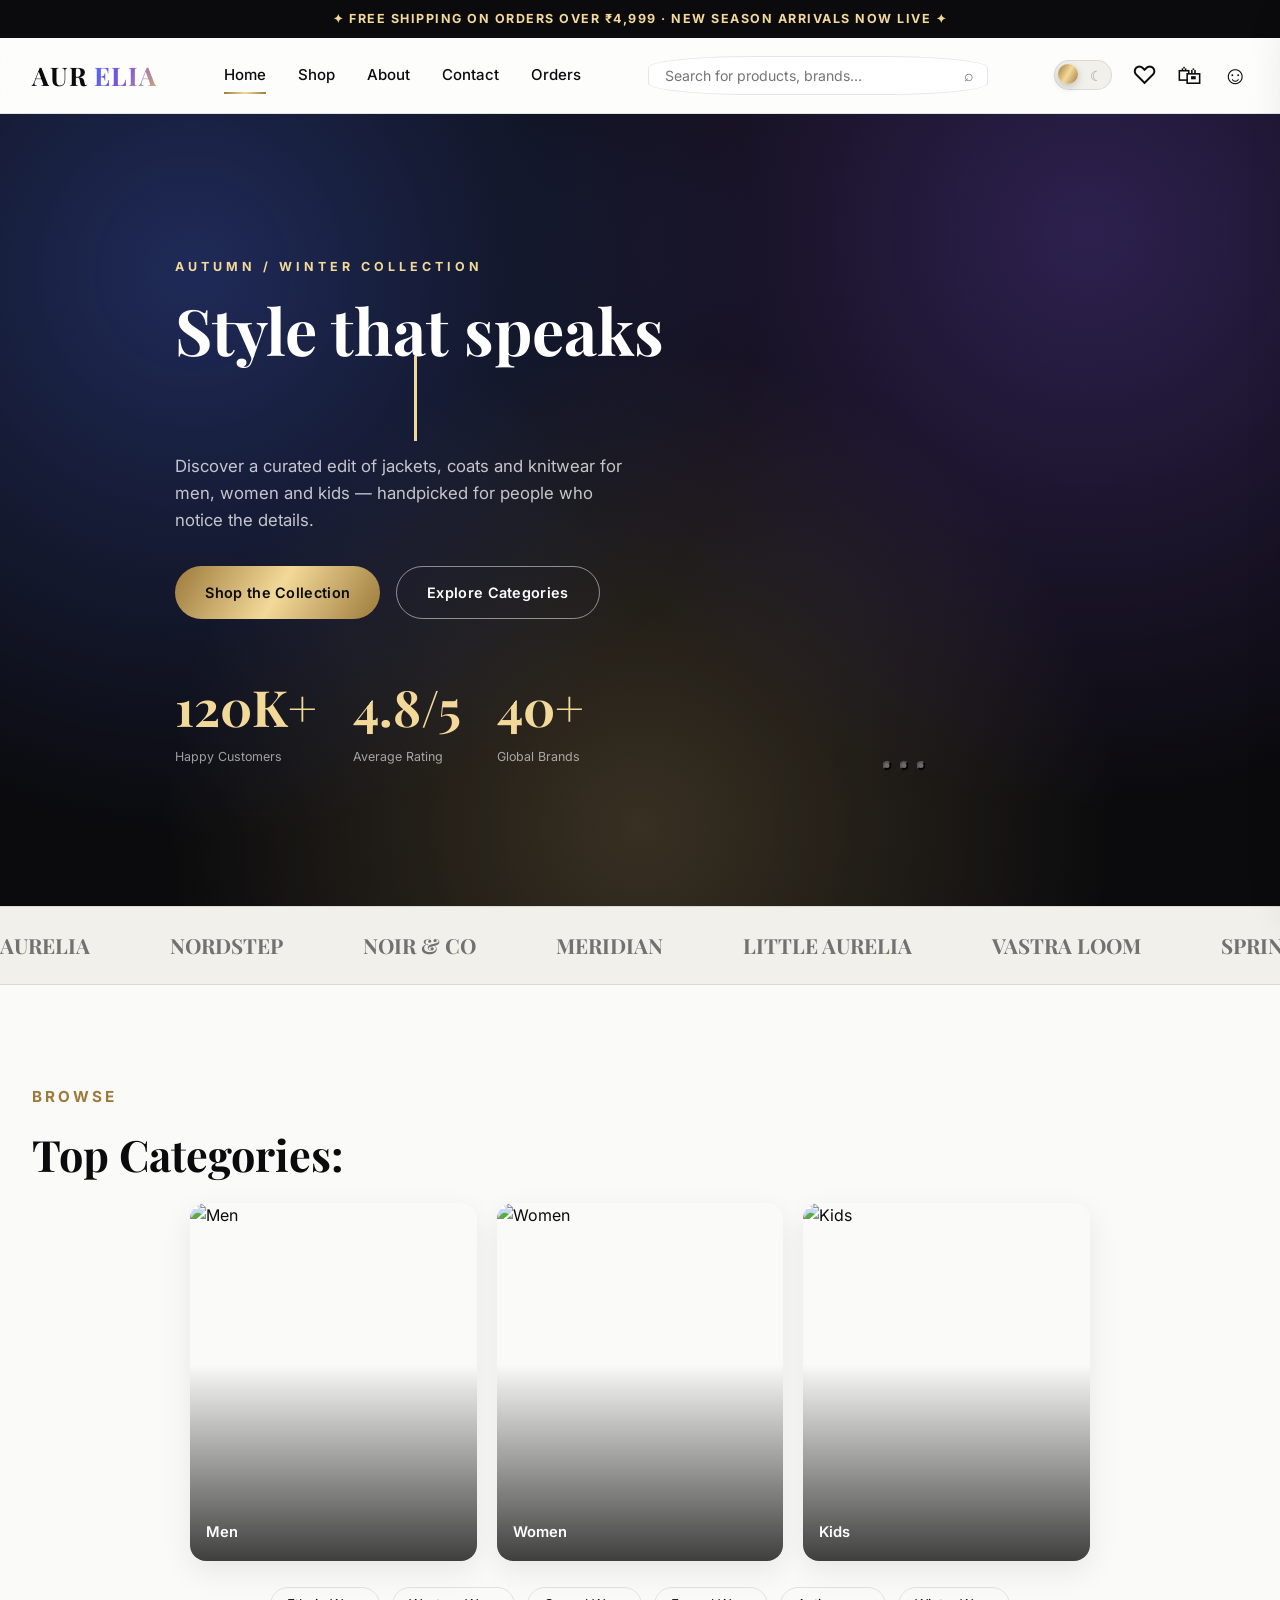
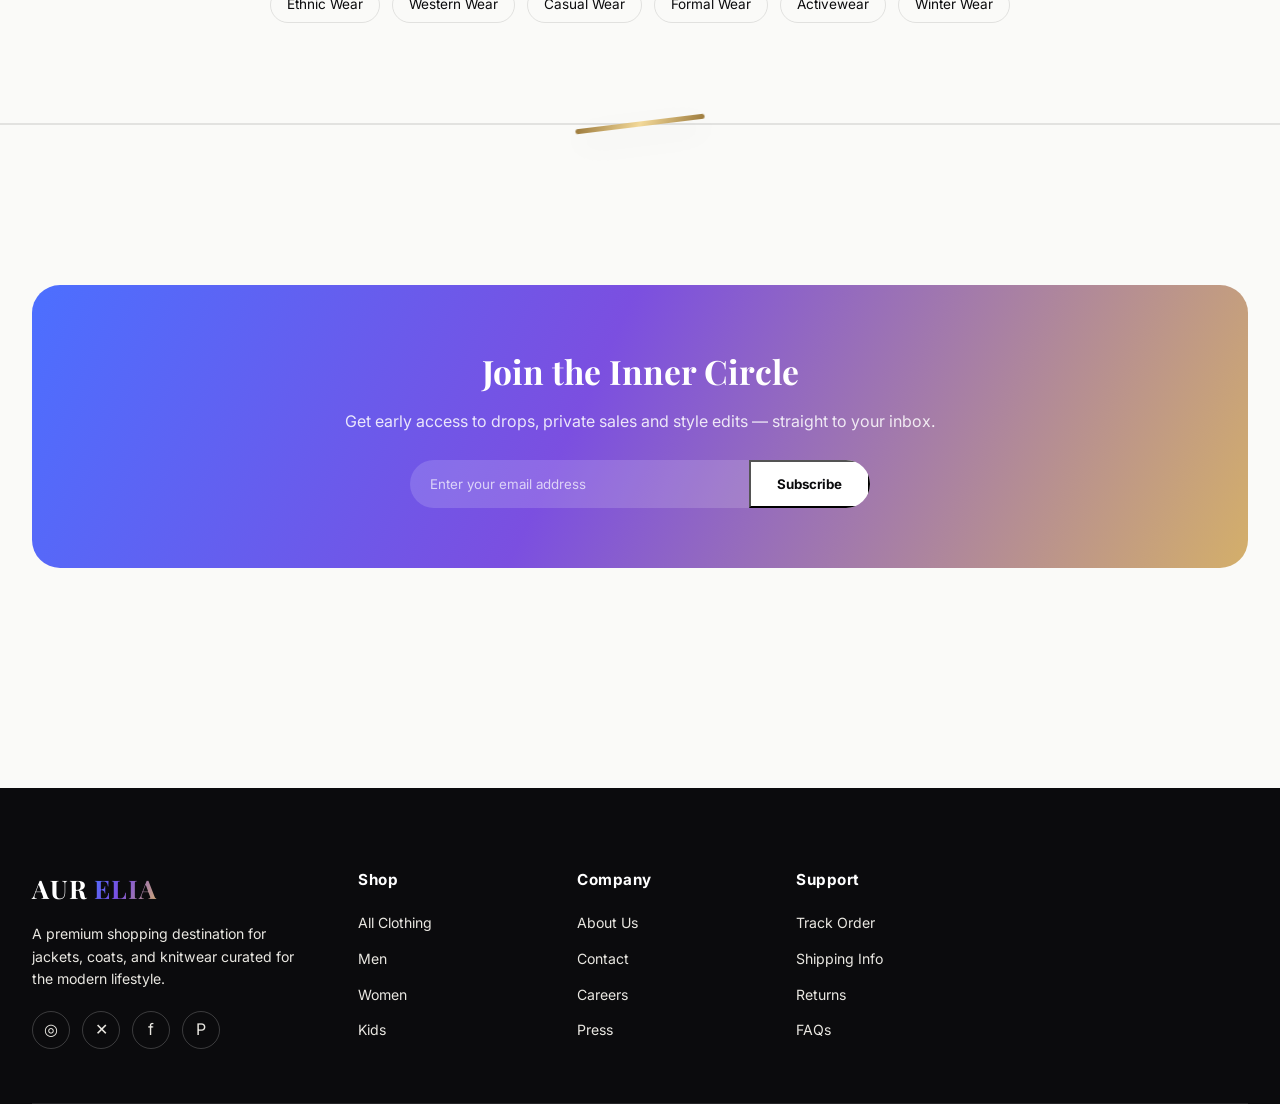
==== index.html @ 6c02bcf0 "Shopping site Shopping site" ====
<!DOCTYPE html>
<html lang="en" data-theme="light">
<head>
<meta charset="UTF-8">
<meta name="viewport" content="width=device-width, initial-scale=1.0">
<title>Aurelia — Premium Shopping, Redefined</title>
<link rel="stylesheet" href="css/index.css">
</head>
<body id="top" class="page-enter">


<input type="checkbox" id="themeSwitch" class="state-input" aria-label="Toggle dark mode">
<input type="checkbox" id="drawerToggle" class="state-input" aria-label="Toggle menu">

<!-- Thin gold bar that fills as you scroll (browsers with scroll-timeline) -->
<div id="scrollProgress"></div>

<div class="announce-bar">✦ Free shipping on orders over ₹4,999 · New Season Arrivals Now Live ✦</div>

<!-- ================================ NAVBAR ================================ -->
<header class="navbar">
  <div class="container nav-inner">
    <a href="index.html" class="logo">AUR<span>ELIA</span></a>

    <nav class="nav-links">
      <a href="index.html" class="active">Home</a>
      <a href="products.html">Shop</a>
      <a href="about.html">About</a>
      <a href="contact.html">Contact</a>
      <a href="orders.html">Orders</a>
    </nav>

    <form class="nav-search" action="products.html" method="get">
      <input type="text" name="q" placeholder="Search for products, brands...">
      <span class="icon">⌕</span>
    </form>

    <div class="nav-icons">
      <!-- A <label> is what makes a checkbox clickable, so this is a real
           working dark-mode switch with zero JavaScript -->
      <label for="themeSwitch" class="theme-toggle" title="Toggle dark mode" aria-label="Toggle dark mode">
        <span class="theme-icon sun" aria-hidden="true">☀</span>
        <span class="theme-icon moon" aria-hidden="true">☾</span>
        <span class="knob"></span>
      </label>
      <a href="wishlist.html" class="nav-icon" title="Wishlist">♡</a>
      <a href="cart.html" class="nav-icon" title="Cart">🛍</a>
      <a href="login.html" class="nav-icon" title="Account">☺</a>
      <label for="drawerToggle" class="hamburger" title="Menu">☰</label>
    </div>
  </div>
</header>

<!-- Mobile slide-in menu. Tapping the dim overlay closes it because the
     overlay is also a <label> pointing at the same checkbox. -->
<label for="drawerToggle" class="drawer-overlay"></label>
<div class="nav-drawer">
  <label for="drawerToggle" class="nav-drawer-close">✕</label>
  <a href="index.html">Home</a>
  <a href="products.html">Shop</a>
  <a href="about.html">About</a>
  <a href="contact.html">Contact</a>
  <a href="orders.html">Orders</a>
  <a href="wishlist.html">Wishlist</a>
  <a href="cart.html">Cart</a>
  <a href="login.html">Login</a>
</div>

<!-- ================================= HERO =================================
     The headline word and the three photos both cycle on CSS keyframes.
     ====================================================================== -->
<section class="hero">
  <div class="hero-bg"></div>
  <div class="container hero-inner">
    <div>
      <span class="hero-eyebrow">Autumn / Winter Collection</span>
      <h1>Style that speaks <br>
        <span class="type-wrap">
          <!-- invisible copy of the longest word: it gives the box its width
               so the blinking cursor never jumps around -->
          <span class="type-sizer" aria-hidden="true">for you.</span>
          <span class="type-word">softly.</span>
          <span class="type-word">boldly.</span>
          <span class="type-word">for you.</span>
        </span><span class="type-cursor">&nbsp;</span>
      </h1>
      <p>Discover a curated edit of jackets, coats and knitwear for men, women and kids — handpicked for people who notice the details.</p>

      <div class="hero-actions">
        <a href="products.html" class="btn btn-gold">Shop the Collection</a>
        <a href="#categories" class="btn btn-outline">Explore Categories</a>
      </div>

      <div class="hero-stats">
        <div><span class="num">120K+</span><span class="label">Happy Customers</span></div>
        <div><span class="num">4.8/5</span><span class="label">Average Rating</span></div>
        <div><span class="num">40+</span><span class="label">Global Brands</span></div>
      </div>
    </div>

    <!-- Auto-playing slider: each slide fades in for 5s of a 15s loop -->
    <div class="hero-visual">
      <div class="hero-slide"><img src="https://images.unsplash.com/photo-1441986300917-64674bd600d8?w=800" alt="Fashion Editorial"><div class="cap">New Arrivals — Apparel Edit</div></div>
      <div class="hero-slide"><img src="https://images.unsplash.com/photo-1551028719-00167b16eac5?w=800" alt="Leather Jacket"><div class="cap">The Obsidian Leather Jacket</div></div>
      <div class="hero-slide"><img src="https://images.unsplash.com/photo-1544923246-77307dd654cb?w=800" alt="Puffer Coat"><div class="cap">Cold-Weather Coats, Covered</div></div>
      <div class="hero-dots">
        <button type="button" aria-hidden="true"></button>
        <button type="button" aria-hidden="true"></button>
        <button type="button" aria-hidden="true"></button>
      </div>
    </div>
  </div>
</section>

<!-- ============================ BRAND MARQUEE =============================
     The list is written twice so the CSS scroll never shows a gap.
     ====================================================================== -->
<div class="marquee-wrap">
  <div class="marquee-track">
    <span>AURELIA</span><span>NORDSTEP</span><span>NOIR &amp; CO</span><span>MERIDIAN</span><span>LITTLE AURELIA</span><span>VASTRA LOOM</span><span>SPRINTFIT</span><span>URBAN THREAD</span>
    <span>AURELIA</span><span>NORDSTEP</span><span>NOIR &amp; CO</span><span>MERIDIAN</span><span>LITTLE AURELIA</span><span>VASTRA LOOM</span><span>SPRINTFIT</span><span>URBAN THREAD</span>
  </div>
</div>

<!-- ============================== CATEGORIES ============================== -->
<section class="section" id="categories">
  <div class="container">
    <div class="section-head reveal">
      <div>
        <span class="eyebrow">Browse</span>
        <h2 class="section-title">Top Categories:</h2>
      </div>
    </div>

    <div class="cat-grid">
      <a class="cat-card reveal" href="products.html?section=Men"><img src="https://encrypted-tbn0.gstatic.com/images?q=tbn:ANd9GcQ0OU_ocmwvmkzD49H4jlevxOxCY48h17eQJKt071-jxA&s=10" alt="Men"><div class="overlay">Men</div></a>
      <a class="cat-card reveal" href="products.html?section=Women"><img src="https://cdn.pixabay.com/photo/2018/07/28/09/23/woman-3567600_640.jpg" alt="Women"><div class="overlay">Women</div></a>
      <a class="cat-card reveal" href="products.html?section=Kids"><img src="https://images.unsplash.com/photo-1522771930-78848d9293e8?w=500" alt="Kids"><div class="overlay">Kids</div></a>
    </div>

    <div class="tag-row">
      <a href="products.html?type=Ethnic%20Wear" class="tag-pill">Ethnic Wear</a>
      <a href="products.html?type=Western%20Wear" class="tag-pill">Western Wear</a>
      <a href="products.html?type=Casual%20Wear" class="tag-pill">Casual Wear</a>
      <a href="products.html?type=Formal%20Wear" class="tag-pill">Formal Wear</a>
      <a href="products.html?type=Activewear" class="tag-pill">Activewear</a>
      <a href="products.html?type=Winter%20Wear" class="tag-pill">Winter Wear</a>
    </div>
  </div>
</section>

<div class="ribbon-divider"></div>

<!-- ============================== NEWSLETTER ============================== -->
<section class="section">
  <div class="container">
    <div class="newsletter-block reveal-zoom">
      <h2>Join the Inner Circle</h2>
      <p>Get early access to drops, private sales and style edits — straight to your inbox.</p>
      <form action="#" method="get">
        <input type="email" name="email" placeholder="Enter your email address" required>
        <button type="submit">Subscribe</button>
      </form>
    </div>
  </div>
</section>

<!-- ================================ FOOTER ================================ -->
<footer>
  <div class="container">
    <div class="footer-grid">
      <div class="footer-brand">
        <a href="index.html" class="logo">AUR<span>ELIA</span></a>
        <p>A premium shopping destination for jackets, coats, and knitwear curated for the modern lifestyle.</p>
        <div class="social-row">
          <a href="#" title="Instagram">◎</a>
          <a href="#" title="Twitter/X">✕</a>
          <a href="#" title="Facebook">f</a>
          <a href="#" title="Pinterest">P</a>
        </div>
      </div>

      <div><h4>Shop</h4><ul><li><a href="products.html">All Clothing</a></li><li><a href="products.html?section=Men">Men</a></li><li><a href="products.html?section=Women">Women</a></li><li><a href="products.html?section=Kids">Kids</a></li></ul></div>
      <div><h4>Company</h4><ul><li><a href="about.html">About Us</a></li><li><a href="contact.html">Contact</a></li><li><a href="#">Careers</a></li><li><a href="#">Press</a></li></ul></div>
      <div><h4>Support</h4><ul><li><a href="orders.html">Track Order</a></li><li><a href="#">Shipping Info</a></li><li><a href="#">Returns</a></li><li><a href="#">FAQs</a></li></ul></div>

     
    </div>
  </div>
</footer>

</body>
</html>
---- css/index.css ----
/* ==========================================================================
   1. FONTS
   ========================================================================== */

@import url('https://fonts.googleapis.com/css2?family=Playfair+Display:ital,wght@0,500;0,600;0,700;0,800;1,600&family=Inter:wght@300;400;500;600;700;800&display=swap');


/* ==========================================================================
   2. DESIGN TOKENS
   Every colour, font and size used on the site is defined once here.
   Change a value in this block and it updates everywhere.
   ========================================================================== */

:root {

  /* ---- Colours ---- */
  --black:       #0b0b0d;
  --black-soft:  #131316;
  --white:       #fafaf8;
  --white-dim:   #e9e7e1;

  --gold:        #d4af6a;
  --gold-bright: #f3d999;
  --gold-deep:   #9c7a3c;

  --blue:        #4c6fff;
  --purple:      #7b4fe0;

  /* ---- Gradients ---- */
  --grad-signature: linear-gradient(115deg, var(--blue) 0%, var(--purple) 45%, var(--gold) 100%);
  --grad-gold:      linear-gradient(120deg, var(--gold-deep), var(--gold-bright), var(--gold-deep));

  /* ---- Surfaces (light mode is the default) ---- */
  --bg:            var(--white);
  --bg-alt:        #f2f0ea;
  --surface:       #ffffff;
  --surface-glass: rgba(255, 255, 255, 0.55);
  --text:          var(--black);
  --border:        rgba(11, 11, 13, 0.1);

  /* ---- Type ---- */
  --font-display: 'Playfair Display', serif;
  --font-body:    'Inter', sans-serif;

  /* ---- Layout ---- */
  --radius-s:  8px;
  --radius-m:  16px;
  --radius-l:  28px;
  --nav-h:     76px;
  --container: 1280px;

  /* ---- Shadows ---- */
  --shadow-soft: 0 10px 30px rgba(11, 11, 13, 0.08);
  --shadow-hard: 0 20px 50px rgba(11, 11, 13, 0.16);
}


/* ==========================================================================
   3. DARK THEME TOKENS
   Only the values that actually change are re-declared here.
   ========================================================================== */

[data-theme="dark"] {
  --bg:            var(--black);
  --bg-alt:        var(--black-soft);
  --surface:       #17171b;
  --surface-glass: rgba(255, 255, 255, 0.06);
  --text:          var(--white);
  --text-dim:      #a9a6a0;
  --border:        rgba(255, 255, 255, 0.12);

  --shadow-soft: 0 10px 30px rgba(0, 0, 0, 0.4);
  --shadow-hard: 0 20px 60px rgba(0, 0, 0, 0.6);
}


/* ==========================================================================
   4. RESET & BASE ELEMENTS
   ========================================================================== */

*,
*::before,
*::after {
  box-sizing: border-box;
  margin: 0;
  padding: 0;
}

body {
  font-family: var(--font-body);
  background: var(--bg);
  color: var(--text);
  line-height: 1.6;
  overflow-x: hidden;
  transition: background .4s ease, color .4s ease;
}

img {
  max-width: 100%;
  display: block;
}

a {
  text-decoration: none;
  color: inherit;
}

ul {
  list-style: none;
}

button {
  font-family: inherit;
  cursor: pointer;

  color: inherit;
}

input,
select,
textarea {
  font-family: inherit;
}

::selection {
  background: var(--gold);
  color: var(--black);
}


/* ---- Scrollbar ---- */

::-webkit-scrollbar {
  width: 5px;
}

::-webkit-scrollbar-track {
  background: var(--bg-alt);
}

::-webkit-scrollbar-thumb {
  background: var(--grad-gold);
  border-radius: 10px;
}


/* ==========================================================================
   5. LAYOUT HELPERS
   ========================================================================== */

.container {
  max-width: var(--container);
  margin: 0 auto;
  padding: 0 32px;
}

/* ==========================================================================
   7. PRELOADER
   Full-screen cover shown while the page loads.
   ========================================================================== */

/* loading.html only. Paints the page canvas black from the very first frame,
   so nothing white can show through before/around the loader. */
body.is-loading {
  background: var(--black);
  color: var(--white);
}

#preloader {
  position: fixed;
  inset: 0;
  z-index: 9999;
  background: var(--black);

  display: flex;
  flex-direction: column;
  align-items: center;
  justify-content: center;
  gap: 14px;
}

.pre-mark {
  font-family: var(--font-display);
  font-size: 2.4rem;
  color: var(--gold-bright);
  letter-spacing: 6px;
}

.pre-line {
  width: 120px;
  height: 2px;
  background: rgba(255, 255, 255, 0.15);
  border-radius: 2px;
  position: relative;
  overflow: hidden;
}

/* The gold bar that sweeps across .pre-line */
.pre-line::after {
  content: '';
  position: absolute;
  inset: 0;
  width: 40%;
  background: var(--grad-gold);
  animation: loadbar 2s ease-in-out infinite;
}

@keyframes loadbar {
  0%   { left: -40%; }
  100% { left: 100%; }
}

/* ==========================================================================
   8. ANNOUNCEMENT BAR
   ========================================================================== */

.announce-bar {
  background: var(--black);
  color: var(--gold-bright);
  text-align: center;
  font-size: .78rem;
  font-weight: bolder;
  letter-spacing: 1.5px;
  text-transform: uppercase;
  padding: 9px 0;
}


/* ==========================================================================
   9. NAVBAR
   ========================================================================== */

.navbar {
  position: sticky;
  top: 0;
  z-index: 1000;
  height: var(--nav-h);

  display: flex;
  align-items: center;

  background: var(--surface-glass);
  backdrop-filter: blur(16px) saturate(160%);
  -webkit-backdrop-filter: blur(16px) saturate(160%);
  border-bottom: 1px solid var(--border);

  transition: box-shadow .3s ease;
}

.nav-inner {
  width: 100%;
  display: flex;
  align-items: center;
  justify-content: space-between;
  gap: 24px;
}


/* ---- Logo ---- */

.logo {
  font-family: var(--font-display);
  font-weight: 700;
  font-size: 1.6rem;
  letter-spacing: 1px;

  display: flex;
  align-items: center;
  gap: 6px;
}

/* Gradient text effect on the highlighted part of the logo */
.logo span {
  background: var(--grad-signature);
  -webkit-background-clip: text;
  background-clip: text;
  color: transparent;
}


/* ---- Nav links ---- */

.nav-links {
  display: flex;
  gap: 32px;
  font-weight: 500;
  font-size: .94rem;
}

.nav-links a {
  position: relative;
  padding: 6px 0;
}

/* Gold underline that grows on hover */
.nav-links a::after {
  content: '';
  position: absolute;
  left: 0;
  bottom: 0;
  height: 2px;
  background: var(--grad-gold);
  transition: width .3s ease;
}

.nav-links a:hover::after,
.nav-links a.active::after {
  width: 100%;
}


/* ---- Search box ---- */

.nav-search {
  flex: 1;
  max-width: 340px;
  position: relative;
  display: flex;
  align-items: center;
}

.nav-search input {
  width: 100%;
  padding: 10px 40px 10px 16px;
  border: 1px solid var(--border);
  border-radius: 30%;
  background: var(--surface);
  color: var(--text);
  font-size: .88rem;
  transition: border-color .25s;
}

.nav-search input:focus {
  outline: none;
  border-color: var(--gold);
}

.nav-search .icon {
  position: absolute;
  right: 14px;
  font-size: 1rem;
  opacity: .6;
  pointer-events: none;
}


/* ---- Nav icons & theme toggle ---- */

.nav-icons {
  display: flex;
  align-items: center;
  gap: 20px;
  font-size: 25px;
}

.nav-icon {
  position: relative;
}

.theme-toggle {
  width: 58px;
  height: 30px;
  padding: 2px;
  border: 1px solid var(--border);
  border-radius: 999px;
  background: var(--bg-alt);
  position: relative;
  display: inline-flex;
  align-items: center;
  justify-content: space-between;
  padding-inline: 8px;
}

.theme-toggle .theme-icon {
  font-size: .85rem;
  line-height: 1;
  transition: opacity .25s ease, transform .25s ease;
}

.theme-toggle .sun {
  color: var(--gold-deep);
  opacity: 1;
  transform: translateY(0);
}

.theme-toggle .moon {
  color: var(--text);
  opacity: .35;
  transform: translateY(1px);
}

.theme-toggle .knob {
  position: absolute;
  left: 3px;
  top: 3px;
  width: 20px;
  height: 20px;
  border-radius: 50%;
  background: var(--grad-gold);
  box-shadow: 0 3px 8px rgba(0, 0, 0, .2);
  transition: transform .3s ease;
}

[data-theme="dark"] .theme-toggle .knob {
  transform: translateX(28px);
}

[data-theme="dark"] .theme-toggle .sun {
  opacity: .35;
}

[data-theme="dark"] .theme-toggle .moon {
  opacity: 1;
}

/* Hidden on desktop, shown at the mobile breakpoint */
.hamburger {
  display: none;
  font-size: 1.4rem;
}


/* ==========================================================================
   10. BUTTONS
   ========================================================================== */

.btn {
  display: inline-flex;
  align-items: center;
  justify-content: center;
  gap: 8px;

  padding: 14px 30px;
  border-radius: 999px;

  font-weight: 600;
  font-size: .9rem;
  letter-spacing: .3px;

  position: relative;
  overflow: hidden;
  transition: transform .25s ease, box-shadow .25s ease;
}

.btn:active {
  transform: scale(.96);
}

.btn-gold {
  background: var(--grad-gold);
  color: var(--black);
}

.btn-gold:hover {
  box-shadow: 0 12px 26px rgba(212, 175, 106, .4);
  transform: translateY(-2px);
}

.btn-outline {
  border: 1.5px solid var(--text);
}

.btn-outline:hover {
  background: var(--text);
  color: var(--bg);
}

@keyframes rippleAnim {
  to {
    transform: scale(3);
    opacity: 0;
  }
}


/* ==========================================================================
   11. SECTION BASICS & DIVIDERS
   ========================================================================== */

.section {
  padding: 100px 0;
}

.eyebrow {
  display: block;
  margin-bottom: 10px;
  font-size: .95rem;
  font-weight: 700;
  letter-spacing: 3px;
  text-transform: uppercase;
  color: var(--gold-deep);
}

[data-theme="dark"] .eyebrow {
  color: var(--gold-bright);
}

.section-title {
  font-family: var(--font-display);
  font-size: clamp(1.8rem, 3.4vw, 2.7rem);
  font-weight: 700;
  margin-bottom: 14px;
}

.section-head {
  display: flex;
  align-items: flex-end;
  justify-content: space-between;
  flex-wrap: wrap;
  gap: 20px;
}


/* ---- Gold ribbon divider (signature element) ----
   A hairline rule with a tilted gold bar and a small star centred on it. */

.ribbon-divider {
  position: relative;
  height: 2px;
  width: 100%;
  max-width: var(--container);
  margin: 0 auto 60px;
  background: var(--border);
  overflow: visible;
}

/* The tilted gold bar */
.ribbon-divider::before {
  content: '';
  position: absolute;
  top: 50%;
  left: 50%;
  transform: translate(-50%, -50%) rotate(-7deg);

  width: 130px;
  height: 5px;
  border-radius: 4px;
  background: var(--grad-gold);
  box-shadow: var(--shadow-soft);
}


/* ==========================================================================
   12. REVEAL ANIMATIONS
   Elements start hidden and get the .in class when scrolled into view.
   ========================================================================== */

.reveal {
  opacity: 0;
  transform: translateY(40px);
  transition: opacity .7s ease, transform .7s ease;
}

.reveal.in {
  opacity: 1;
  transform: translateY(0);
}

.reveal-zoom {
  opacity: 0;
  transform: scale(.9);
  transition: opacity .6s ease, transform .6s ease;
}

.reveal-zoom.in {
  opacity: 1;
  transform: scale(1);
}

@keyframes toastIn {
  from {
    opacity: 0;
    transform: translateX(40px);
  }
  to {
    opacity: 1;
    transform: translateX(0);
  }
}

@keyframes toastOut {
  to {
    opacity: 0;
    transform: translateX(40px);
  }
}


/* ==========================================================================
   14. FOOTER
   ========================================================================== */

footer {
  background: var(--black);
  color: var(--white-dim);
  padding: 80px 0 0;
  margin-top: 120px;
}

.footer-grid {
  display: grid;
  grid-template-columns: 1.6fr 1fr 1fr 1fr 1.3fr;
  gap: 40px;
  padding-bottom: 50px;
  border-bottom: 1px solid rgba(255, 255, 255, .1);
}

.footer-grid h4 {
  color: #fff;
  margin-bottom: 18px;
  font-size: .95rem;
  letter-spacing: .5px;
}

.footer-grid ul li {
  margin-bottom: 10px;
}

.footer-grid ul li a {
  color: var(--white-dim);
  font-size: .88rem;
  transition: color .2s;
}

.footer-grid ul li a:hover {
  color: var(--gold-bright);
}

.footer-brand p {
  max-width: 280px;
  margin: 14px 0 20px;
  font-size: .88rem;
  color: var(--white-dim);
}


/* ---- Social icons ---- */

.social-row {
  display: flex;
  gap: 12px;
}

.social-row a {
  width: 38px;
  height: 38px;
  border-radius: 50%;
  border: 1px solid rgba(255, 255, 255, .2);

  display: flex;
  align-items: center;
  justify-content: center;

  transition: .25s;
}

.social-row a:hover {
  background: var(--grad-gold);
  color: var(--black);
  border-color: transparent;
}




/* ==========================================================================
   15. TAG PILLS
   ========================================================================== */

.tag-pill {
  padding: 6px 16px;
  border: 1px solid var(--border);
  border-radius: 999px;
  font-size: .85rem;
  cursor: pointer;
  transition: .2s;
}

.tag-pill:hover,
.tag-pill.active {
  background: var(--black);
  color: #fff;
  border-color: var(--black);
}

[data-theme="dark"] .tag-pill:hover,
[data-theme="dark"] .tag-pill.active {
  background: var(--grad-gold);
  color: var(--black);
}


/* ==========================================================================
   16. HOMEPAGE — HERO
   ========================================================================== */

.hero {
  position: relative;
  min-height: 88vh;
  display: flex;
  align-items: center;
  overflow: hidden;
  background: var(--black);
}

/* Three soft colour blobs that drift slowly behind the hero content */
.hero-bg {
  position: absolute;
  inset: 0;
  opacity: .9;
  background:
    radial-gradient(circle at 15% 20%, rgba(76, 111, 255, .35), transparent 45%),
    radial-gradient(circle at 85% 15%, rgba(123, 79, 224, .35), transparent 45%),
    radial-gradient(circle at 50% 90%, rgba(212, 175, 106, .25), transparent 50%);
  animation: heroDrift 5s ease-in-out infinite alternate;
}

@keyframes heroDrift {
  from { transform: scale(1) translate(0, 0); }
  to   { transform: scale(1.08) translate(-2%, 2%); }
}

.hero-inner {
  position: relative;
  z-index: 2;
  color: #fff;

  display: grid;
  grid-template-columns: 1.1fr .9fr;
  gap: 40px;
  align-items: center;
}


/* ---- Hero text ---- */

.hero-eyebrow {
  color: var(--gold-bright);
  font-size: .78rem;
  font-weight: 700;
  letter-spacing: 4px;
  text-transform: uppercase;
}

.hero h1 {
  font-family: var(--font-display);
  font-size: clamp(2.4rem, 5vw, 4.2rem);
  line-height: 1.08;
  margin: 16px 0 20px;
}

.hero h1 .type-cursor {
  border-right: 3px solid var(--gold-bright);
  animation: blink 1.5s  infinite;
}

@keyframes blink {
  50% { border-color: transparent; }
}

.hero p {
  max-width: 460px;
  margin-bottom: 32px;
  font-size: 1.05rem;
  color: rgba(255, 255, 255, .75);
}

.hero-actions {
  display: flex;
  flex-wrap: wrap;
  gap: 16px;
}


/* ---- Hero stats ---- */

.hero-stats {
  display: flex;
  gap: 36px;
  margin-top: 48px;
}

.hero-stats div span {
  display: block;
}

.hero-stats .num {
  font-family: var(--font-display);
  font-size: 50px;
  font-weight: 700;
  color: var(--gold-bright);
}

.hero-stats .label {
  font-size: .78rem;
  color: rgba(255, 255, 255, .6);
}


/* ---- Hero slider ---- */

.hero-visual {
  position: relative;
  height: 460px;
}

.hero-slide {
  position: absolute;
  inset: 0;
  border-radius: var(--radius-l);
  overflow: hidden;

  opacity: 0;
  transform: scale(1.05);
  transition: opacity 0.5s ease, transform 1.2s ease;
  box-shadow: 0 30px 70px rgba(0, 0, 0, .5);
}

.hero-slide.active {
  opacity: 1;
  transform: scale(1);
}

.hero-slide img {
  width: 100%;
  height: 100%;
  object-fit: cover;
}

/* Caption bar across the bottom of each slide */
.hero-slide .cap {
  position: absolute;
  bottom: 0;
  left: 0;
  right: 0;
  padding: 22px;
  background: linear-gradient(to top, rgba(0, 0, 0, .75), transparent);
  color: #fff;
  font-weight: 600;
}

.hero-dots {
  position: absolute;
  bottom: -30px;
  left: 50%;
  transform: translateX(-50%);
  z-index: 5;

  display: flex;
  gap: 8px;
}

.hero-dots button {
  width: 9px;
  height: 9px;
  border-radius: 50%;
  background: rgba(255, 255, 255, .35);
  transition: .3s;
}

/* The active dot stretches into a small gold bar */
.hero-dots button.active {
  background: var(--gold-bright);
  width: 22px;
  border-radius: 6px;
}


/* ==========================================================================
   17. HOMEPAGE — MARQUEE / BRAND STRIP
   ========================================================================== */

.marquee-wrap {
  overflow: hidden;
  padding: 22px 0;
  background: var(--bg-alt);
  border-top: 1px solid var(--border);
  border-bottom: 1px solid var(--border);
}

.marquee-track {
  display: flex;
  align-items: center;
  gap: 80px;
  width: max-content;
  animation: scrollright 10s linear infinite;
}

.marquee-track span {
  font-family: var(--font-display);
  font-size: 1.3rem;
  font-weight: 700;
  opacity: .55;
  white-space: nowrap;
}

/* Moves half the track's width — the content is duplicated so it loops seamlessly */
@keyframes scrollright {
  from { transform: translateX(0); }
  to   { transform: translateX(-50%); }
}


/* ==========================================================================
   18. HOMEPAGE — CATEGORIES
   ========================================================================== */

.cat-grid {
  display: grid;
  grid-template-columns: repeat(6, 1fr);
  gap: 20px;
}

.cat-card {
  position: relative;
  aspect-ratio: 4 / 5;
  border-radius: var(--radius-m);
  overflow: hidden;
  box-shadow: var(--shadow-soft);
  transition: transform .35s ease;
}

.cat-card:hover {
  transform: translateY(-6px);
}

.cat-card img {
  width: 100%;
  height: 100%;
  object-fit: cover;
  transition: transform .5s;
}

.cat-card:hover img {
  transform: scale(1.1);
}

/* Dark gradient at the bottom so the label stays readable */
.cat-card .overlay {
  position: absolute;
  inset: 0;
  padding: 16px;
  background: linear-gradient(to top, rgba(0, 0, 0, .75), transparent 55%);

  display: flex;
  align-items: flex-end;

  color: #fff;
  font-weight: 600;
  font-size: .92rem;
}


/* ==========================================================================
   19. HOMEPAGE — NEWSLETTER BLOCK
   ========================================================================== */

.newsletter-block {
  position: relative;
  overflow: hidden;
  padding: 60px;
  border-radius: var(--radius-l);
  background: var(--grad-signature);
  color: #fff;
  text-align: center;
}

.newsletter-block h2 {
  font-family: var(--font-display);
  font-size: 2.1rem;
  margin-bottom: 10px;
}

.newsletter-block form {
  display: flex;
  max-width: 460px;
  margin: 26px auto 0;
  border-radius: 999px;
  overflow: hidden;
  background: rgba(255, 255, 255, .15);
}

.newsletter-block input {
  flex: 1;
  padding: 14px 20px;
  border: none;
  background: transparent;
  color: #fff;
}

.newsletter-block input::placeholder {
  color: rgba(255, 255, 255, .7);
}

.newsletter-block input:focus {
  outline: none;
}

.newsletter-block button {
  padding: 14px 26px;
  background: #fff;
  color: var(--black);
  font-weight: 700;
}


/* ==========================================================================
   20. RESPONSIVE BREAKPOINTS
   Laptop -> tablet -> mobile -> small phone
   ========================================================================== */

/* ---- Laptop ---- */
@media (max-width: 1200px) {

  .cat-grid {
    grid-template-columns: repeat(4, 1fr);
  }

  .footer-grid {
    grid-template-columns: 1.4fr 1fr 1fr;
  }
}


/* ---- Tablet ---- */
@media (max-width: 1024px) {

  .hero-inner {
    grid-template-columns: 1fr;
    text-align: center;
  }

  .hero p {
    margin-left: auto;
    margin-right: auto;
  }

  .hero-actions {
    justify-content: center;
  }

  .hero-stats {
    justify-content: center;
  }

  .hero-visual {
    height: 340px;
    margin-top: 20px;
  }
}


/* ---- Mobile / small tablet ---- */
@media (max-width: 820px) {

  /* Swap the inline nav for the hamburger + drawer */
  .nav-links {
    display: none;
  }

  .nav-search {
    display: none;
  }

  .hamburger {
    display: block;
  }

  .cat-grid {
    grid-template-columns: repeat(2, 1fr);
  }

  .footer-grid {
    grid-template-columns: 1fr 1fr;
    gap: 30px;
  }

  .footer-brand {
    grid-column: 1 / -1;
  }

  .section {
    padding: 70px 0;
  }
}


/* ---- Small phones ---- */
@media (max-width: 480px) {

  .cat-grid {
    grid-template-columns: 1fr 1fr;
  }

  .hero h1 {
    font-size: 2.1rem;
  }

  .container {
    padding: 0 18px;
  }
}


/* ==========================================================================
   21. MOBILE NAV DRAWER
   Slides in from the right; the overlay dims the page behind it.
   ========================================================================== */

.nav-drawer {
  position: fixed;
  top: 0;
  right: -300px;          /* parked off-screen until opened */
  z-index: 2000;

  width: 280px;
  height: 100vh;
  padding: 30px 24px;
  overflow-y: auto;

  background: var(--surface);
  box-shadow: var(--shadow-hard);
  transition: right .35s ease;
}

.nav-drawer.open {
  right: 0;
}

.nav-drawer a {
  display: block;
  padding: 14px 0;
  border-bottom: 1px solid var(--border);
  font-weight: 500;
}

.nav-drawer-close {
  display: block;
  margin-bottom: 20px;
  font-size: 1.6rem;
}

.drawer-overlay {
  position: fixed;
  inset: 0;
  z-index: 1999;
  background: rgba(0, 0, 0, .4);

  opacity: 0;
  visibility: hidden;
  transition: .3s;
}


/* ==========================================================================
   22. DARK MODE — CHECKBOX VERSION
   Same values as the [data-theme="dark"] block above, but driven by the
   hidden #themeSwitch checkbox instead of a JavaScript attribute.
   ========================================================================== */

html:has(#themeSwitch:checked) {
  --bg:            var(--black);
  --bg-alt:        var(--black-soft);
  --surface:       #17171b;
  --surface-glass: rgba(255, 255, 255, 0.06);
  --text:          var(--white);
  --text-dim:      #a9a6a0;
  --border:        rgba(255, 255, 255, 0.12);

  --shadow-soft: 0 10px 30px rgba(0, 0, 0, 0.4);
  --shadow-hard: 0 20px 60px rgba(0, 0, 0, 0.6);
}

html:has(#themeSwitch:checked) .theme-toggle .knob {
  transform: translateX(28px);
}

html:has(#themeSwitch:checked) .theme-toggle .sun {
  opacity: .35;
}

html:has(#themeSwitch:checked) .theme-toggle .moon {
  opacity: 1;
}

html:has(#themeSwitch:checked) .eyebrow {
  color: var(--gold-bright);
}

html:has(#themeSwitch:checked) .ribbon-divider::after {
  color: var(--white);
}

html:has(#themeSwitch:checked) .tag-pill:hover,
html:has(#themeSwitch:checked) .tag-pill.active {
  background: var(--grad-gold);
  color: var(--black);
}

.state-input {
  position: absolute;
  width: 1px;
  height: 1px;
  opacity: 0;
  overflow: hidden;
  clip-path: inset(50%);
}


#preloader {
  animation: none;
}

/* Kept so the loader can still be dismissed in place if a page ever needs
   to hide it without navigating away. */
@keyframes preloaderOut {
  to {
    opacity: 0;
    visibility: hidden;
    pointer-events: none;
  }
}

/* Escape hatch: if the meta refresh is ever blocked, this link fades in so
   the visitor is not stranded on the loading screen forever. */
.pre-fallback {
  margin-top: 10px;
  color: var(--white-dim);
  font-size: .78rem;
  letter-spacing: 2px;
  border-bottom: 1px solid var(--gold);
  padding-bottom: 3px;
  opacity: 0;
  animation: fallbackIn .4s ease 4s forwards;
}

@keyframes fallbackIn {
  to { opacity: 1; }
}



.page-enter::before {
  content: '';
  position: fixed;
  inset: 0;
  z-index: 9999;
  background: var(--black);
  pointer-events: none;
  animation: veilOut .6s ease forwards;
}

@keyframes veilOut {
  to {
    opacity: 0;
    visibility: hidden;
  }
}

.navbar,
.announce-bar,
.hero,
.marquee-wrap,
.section,
footer {
  animation: pageIn .6s ease both;
}

@keyframes pageIn {
  from { opacity: 0; }
  to   { opacity: 1; }
}

.theme-toggle {
  display: inline-flex;
  align-items: center;
  cursor: pointer;
}

.hamburger,
.nav-drawer-close,
.drawer-overlay {
  cursor: pointer;
}


/* ---- Mobile menu ----
   Checking the box slides the drawer in and fades the overlay up. The overlay
   is a label for the same box, so tapping outside closes it. */

#drawerToggle:checked ~ .nav-drawer {
  right: 0;
}

#drawerToggle:checked ~ .drawer-overlay {
  opacity: 1;
  visibility: visible;
}

/* 
/* ---- Hero slider ----
   Three slides share one 15s loop; each is visible for 5s and staggered by
   its animation-delay. The dots run on the same clock. */

.hero-slide {
  animation: heroFade 15s ease-in-out infinite;
}

.hero-slide:nth-child(2) { animation-delay: 5s; }
.hero-slide:nth-child(3) { animation-delay: 10s; }

@keyframes heroFade {
  0%        { opacity: 0; transform: scale(1.05); }
  4%, 30%   { opacity: 1; transform: scale(1);    }
  36%, 100% { opacity: 0; transform: scale(1.05); }
}

.hero-dots button {
  animation: dotActive 15s infinite;
}

.hero-dots button:nth-child(2) { animation-delay: 5s; }
.hero-dots button:nth-child(3) { animation-delay: 10s; }

@keyframes dotActive {
  0%, 32% {
    background: var(--gold-bright);
    width: 22px;
    border-radius: 6px;
  }
  34%, 100% {
    background: rgba(255, 255, 255, .35);
    width: 9px;
    border-radius: 50%;
  }
}


.type-wrap {
  position: relative;
  display: inline-block;
}

.type-sizer {
  visibility: hidden;
}

.type-word {
  position: absolute;
  left: 0;
  top: 0;
  white-space: nowrap;
  opacity: 0;
  animation: wordCycle 9s ease-in-out infinite;
}

.type-wrap .type-word:nth-child(3) { animation-delay: 3s; }
.type-wrap .type-word:nth-child(4) { animation-delay: 6s; }

@keyframes wordCycle {
  0%        { opacity: 0; transform: translateY(8px);  }
  5%, 30%   { opacity: 1; transform: translateY(0);    }
  35%, 100% { opacity: 0; transform: translateY(-8px); }
}


/* ---- Scroll reveals ----
   The old code used an IntersectionObserver. The default here is simply
   "visible", so nothing is ever stuck invisible; browsers that support
   scroll-driven animations get the original fade-up as you scroll. */

.reveal,
.reveal-zoom {
  opacity: 1;
  transform: none;
}

@supports (animation-timeline: view()) {

  .reveal {
    opacity: 0;
    transform: translateY(40px);
    animation: revealIn linear both;
    animation-timeline: view();
    animation-range: entry 15% cover 35%;
  }

  .reveal-zoom {
    opacity: 0;
    transform: scale(.9);
    animation: revealZoomIn linear both;
    animation-timeline: view();
    animation-range: entry 15% cover 35%;
  }
}

@keyframes revealIn {
  to { opacity: 1; transform: translateY(0); }
}

@keyframes revealZoomIn {
  to { opacity: 1; transform: scale(1); }
}


/* ---- Scroll progress bar ----
   Grows across the top as you scroll, where scroll-timeline is supported;
   elsewhere it stays scaled to zero and is simply invisible. */

#scrollProgress {
  width: 100%;
  transform: scaleX(0);
  transform-origin: 0 50%;
}

@supports (animation-timeline: scroll()) {

  #scrollProgress {
    animation: progressGrow linear;
    animation-timeline: scroll(root block);
  }
}

@keyframes progressGrow {
  to { transform: scaleX(1); }
}


/* ---- Back to top ----
   A plain <a href="#top">, so it works with no script. It used to appear only
   after scrolling; now it is always there. */

#scrollTop {
  opacity: 1;
  visibility: visible;
  transform: none;
  text-decoration: none;
}


/* ==========================================================================
   24. SMALL LAYOUT FIXES
   The original page set these with inline style="" attributes; keeping them
   here means the HTML stays clean.
   ========================================================================== */

.cat-grid {
  grid-template-columns: repeat(3, 1fr);
  max-width: 900px;
  margin: 0 auto;
}

.tag-row {
  display: flex;
  flex-wrap: wrap;
  gap: 12px;
  justify-content: center;
  margin-top: 26px;
}

.hero .btn-outline {
  border-color: rgba(255, 255, 255, .5);
  color: #fff;
}

.newsletter-block p {
  color: rgba(255, 255, 255, .85);
}

footer .logo {
  color: #fff;
}

.footer-note {
  margin-bottom: 10px;
  font-size: .85rem;
  color: var(--white-dim);
}

.nav-search {
  position: relative;
}


/* ==========================================================================
   25. REDUCED MOTION
   If the visitor has asked their system for less animation, everything above
   settles instantly instead of looping. The loading screen still disappears,
   just without the fade.
   ========================================================================== */

@media (prefers-reduced-motion: reduce) {

  *,
  *::before,
  *::after {
    animation-duration: .01ms !important;
    /* Delays have to be zeroed too. Shortening the duration alone still left
       `backwards`/`both` animations holding their opacity:0 first frame for
       the whole delay, i.e. a blank page for anyone on reduced motion. */
    animation-delay: 0s !important;
    animation-iteration-count: 1 !important;
    transition-duration: .01ms !important;
    scroll-behavior: auto !important;
  }

  /* Same reason as above: the loader waits for the redirect rather than
     fading out early onto an empty white page. */
  #preloader {
    animation: none !important;
  }

  /* Turn the looping pieces off and show their first frame instead */
  .hero-slide,
  .type-word,
  .hero-dots button,
  .marquee-track {
    animation: none;
  }

  .hero-slide:nth-child(1) {
    opacity: 1;
    transform: none;
  }

  .hero-dots button:nth-child(1) {
    background: var(--gold-bright);
    width: 22px;
    border-radius: 6px;
  }

  .type-wrap .type-word:nth-child(2) {
    opacity: 1;
    transform: none;
  }
}
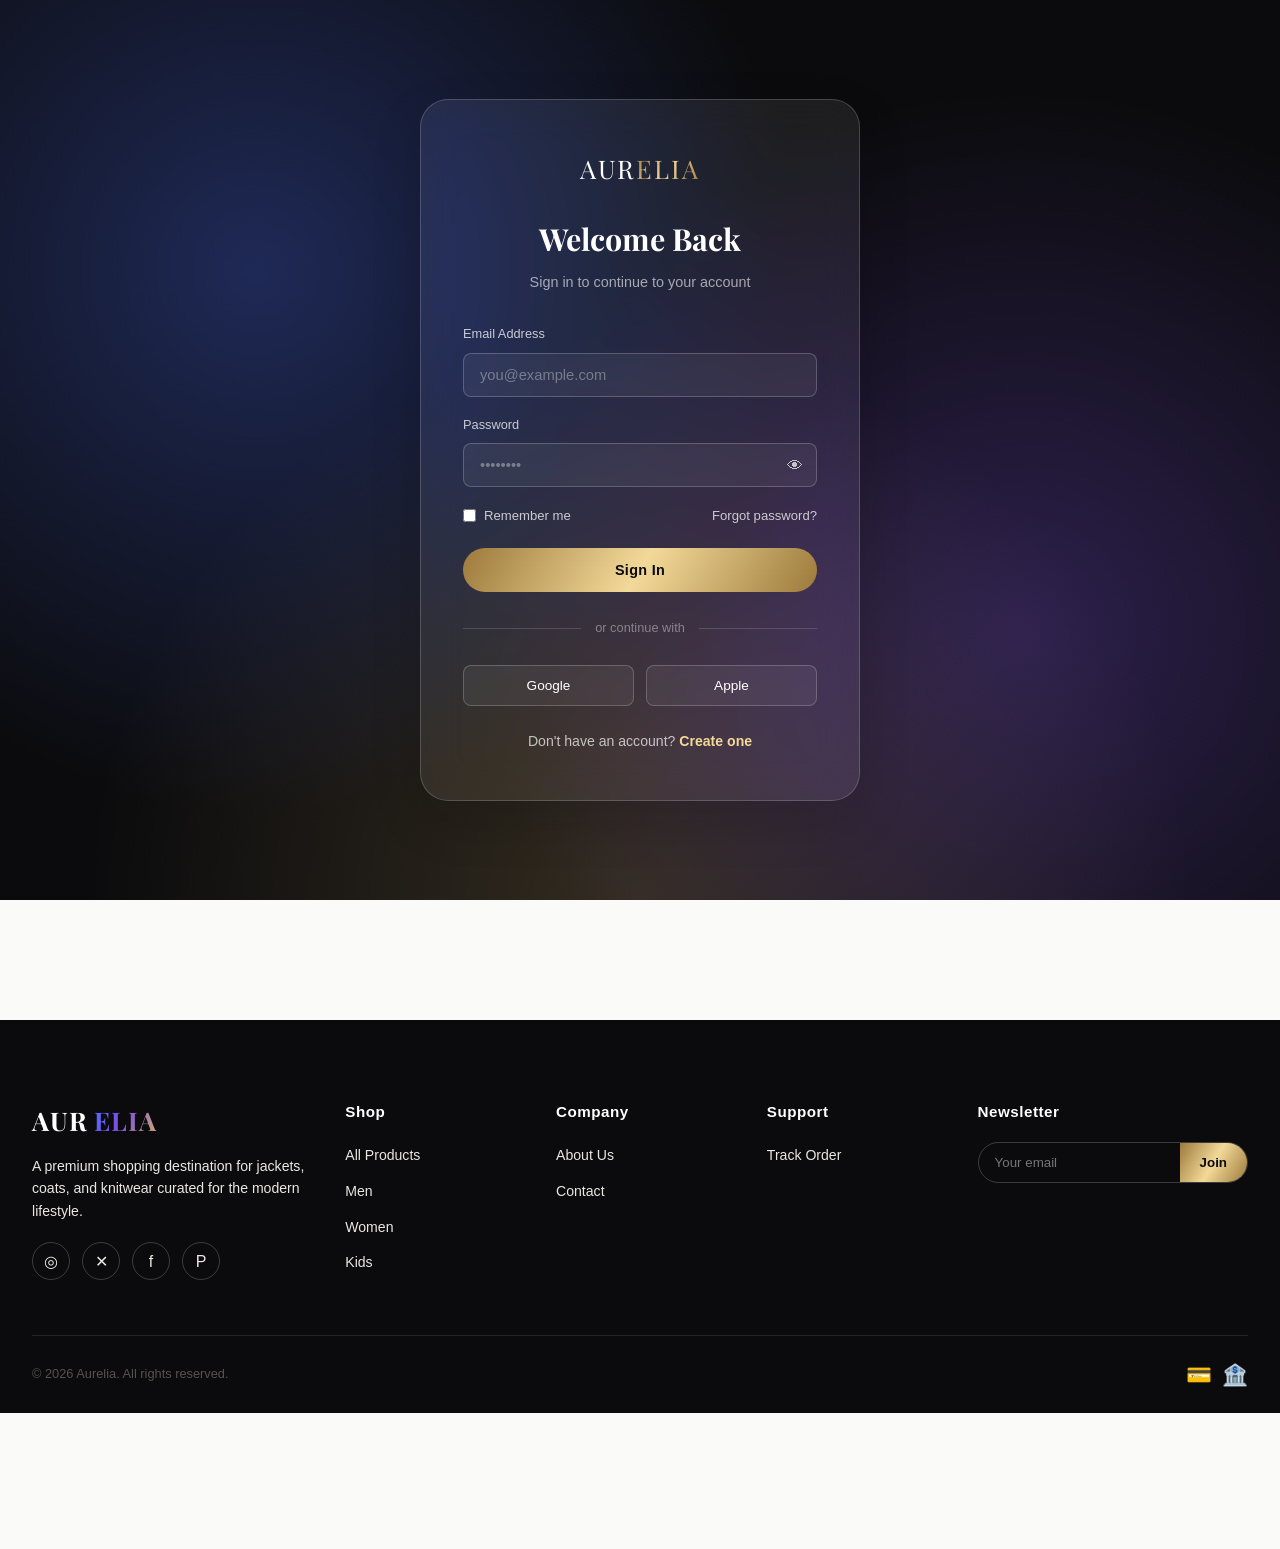
==== commit 451e610d: "responsive" ====
--- a/index.html
+++ b/index.html
@@ -3,191 +3,25 @@
 <head>
 <meta charset="UTF-8">
 <meta name="viewport" content="width=device-width, initial-scale=1.0">
-<title>Aurelia — Premium Shopping, Redefined</title>
+<title>Loading Aurelia...</title>
+
+<meta http-equiv="refresh" content="2.4;url=login.html">
 <link rel="stylesheet" href="css/index.css">
+<link rel="stylesheet" href="css/responsive.css">
 </head>
-<body id="top" class="page-enter">
+<body class="is-loading">
+  <div id="preloader" aria-live="polite" aria-label="Loading">
+    <div class="pre-mark">AURELIA</div>
+    <div class="pre-line"></div>
+    
+    <a class="pre-fallback" href="login.html"></a>
+  </div>
 
-
-<input type="checkbox" id="themeSwitch" class="state-input" aria-label="Toggle dark mode">
-<input type="checkbox" id="drawerToggle" class="state-input" aria-label="Toggle menu">
-
-<!-- Thin gold bar that fills as you scroll (browsers with scroll-timeline) -->
-<div id="scrollProgress"></div>
-
-<div class="announce-bar">✦ Free shipping on orders over ₹4,999 · New Season Arrivals Now Live ✦</div>
-
-<!-- ================================ NAVBAR ================================ -->
-<header class="navbar">
-  <div class="container nav-inner">
-    <a href="index.html" class="logo">AUR<span>ELIA</span></a>
-
-    <nav class="nav-links">
-      <a href="index.html" class="active">Home</a>
-      <a href="products.html">Shop</a>
-      <a href="about.html">About</a>
-      <a href="contact.html">Contact</a>
-      <a href="orders.html">Orders</a>
-    </nav>
-
-    <form class="nav-search" action="products.html" method="get">
-      <input type="text" name="q" placeholder="Search for products, brands...">
-      <span class="icon">⌕</span>
-    </form>
-
-    <div class="nav-icons">
-      <!-- A <label> is what makes a checkbox clickable, so this is a real
-           working dark-mode switch with zero JavaScript -->
-      <label for="themeSwitch" class="theme-toggle" title="Toggle dark mode" aria-label="Toggle dark mode">
-        <span class="theme-icon sun" aria-hidden="true">☀</span>
-        <span class="theme-icon moon" aria-hidden="true">☾</span>
-        <span class="knob"></span>
-      </label>
-      <a href="wishlist.html" class="nav-icon" title="Wishlist">♡</a>
-      <a href="cart.html" class="nav-icon" title="Cart">🛍</a>
-      <a href="login.html" class="nav-icon" title="Account">☺</a>
-      <label for="drawerToggle" class="hamburger" title="Menu">☰</label>
+  <footer>
+    <div class="container">
+      <div class="footer-bottom"><span>© 2026 Aurelia. All rights reserved.</span><span>Premium apparel for every generation.</span></div>
     </div>
-  </div>
-</header>
-
-<!-- Mobile slide-in menu. Tapping the dim overlay closes it because the
-     overlay is also a <label> pointing at the same checkbox. -->
-<label for="drawerToggle" class="drawer-overlay"></label>
-<div class="nav-drawer">
-  <label for="drawerToggle" class="nav-drawer-close">✕</label>
-  <a href="index.html">Home</a>
-  <a href="products.html">Shop</a>
-  <a href="about.html">About</a>
-  <a href="contact.html">Contact</a>
-  <a href="orders.html">Orders</a>
-  <a href="wishlist.html">Wishlist</a>
-  <a href="cart.html">Cart</a>
-  <a href="login.html">Login</a>
-</div>
-
-<!-- ================================= HERO =================================
-     The headline word and the three photos both cycle on CSS keyframes.
-     ====================================================================== -->
-<section class="hero">
-  <div class="hero-bg"></div>
-  <div class="container hero-inner">
-    <div>
-      <span class="hero-eyebrow">Autumn / Winter Collection</span>
-      <h1>Style that speaks <br>
-        <span class="type-wrap">
-          <!-- invisible copy of the longest word: it gives the box its width
-               so the blinking cursor never jumps around -->
-          <span class="type-sizer" aria-hidden="true">for you.</span>
-          <span class="type-word">softly.</span>
-          <span class="type-word">boldly.</span>
-          <span class="type-word">for you.</span>
-        </span><span class="type-cursor">&nbsp;</span>
-      </h1>
-      <p>Discover a curated edit of jackets, coats and knitwear for men, women and kids — handpicked for people who notice the details.</p>
-
-      <div class="hero-actions">
-        <a href="products.html" class="btn btn-gold">Shop the Collection</a>
-        <a href="#categories" class="btn btn-outline">Explore Categories</a>
-      </div>
-
-      <div class="hero-stats">
-        <div><span class="num">120K+</span><span class="label">Happy Customers</span></div>
-        <div><span class="num">4.8/5</span><span class="label">Average Rating</span></div>
-        <div><span class="num">40+</span><span class="label">Global Brands</span></div>
-      </div>
-    </div>
-
-    <!-- Auto-playing slider: each slide fades in for 5s of a 15s loop -->
-    <div class="hero-visual">
-      <div class="hero-slide"><img src="https://images.unsplash.com/photo-1441986300917-64674bd600d8?w=800" alt="Fashion Editorial"><div class="cap">New Arrivals — Apparel Edit</div></div>
-      <div class="hero-slide"><img src="https://images.unsplash.com/photo-1551028719-00167b16eac5?w=800" alt="Leather Jacket"><div class="cap">The Obsidian Leather Jacket</div></div>
-      <div class="hero-slide"><img src="https://images.unsplash.com/photo-1544923246-77307dd654cb?w=800" alt="Puffer Coat"><div class="cap">Cold-Weather Coats, Covered</div></div>
-      <div class="hero-dots">
-        <button type="button" aria-hidden="true"></button>
-        <button type="button" aria-hidden="true"></button>
-        <button type="button" aria-hidden="true"></button>
-      </div>
-    </div>
-  </div>
-</section>
-
-<!-- ============================ BRAND MARQUEE =============================
-     The list is written twice so the CSS scroll never shows a gap.
-     ====================================================================== -->
-<div class="marquee-wrap">
-  <div class="marquee-track">
-    <span>AURELIA</span><span>NORDSTEP</span><span>NOIR &amp; CO</span><span>MERIDIAN</span><span>LITTLE AURELIA</span><span>VASTRA LOOM</span><span>SPRINTFIT</span><span>URBAN THREAD</span>
-    <span>AURELIA</span><span>NORDSTEP</span><span>NOIR &amp; CO</span><span>MERIDIAN</span><span>LITTLE AURELIA</span><span>VASTRA LOOM</span><span>SPRINTFIT</span><span>URBAN THREAD</span>
-  </div>
-</div>
-
-<!-- ============================== CATEGORIES ============================== -->
-<section class="section" id="categories">
-  <div class="container">
-    <div class="section-head reveal">
-      <div>
-        <span class="eyebrow">Browse</span>
-        <h2 class="section-title">Top Categories:</h2>
-      </div>
-    </div>
-
-    <div class="cat-grid">
-      <a class="cat-card reveal" href="products.html?section=Men"><img src="https://encrypted-tbn0.gstatic.com/images?q=tbn:ANd9GcQ0OU_ocmwvmkzD49H4jlevxOxCY48h17eQJKt071-jxA&s=10" alt="Men"><div class="overlay">Men</div></a>
-      <a class="cat-card reveal" href="products.html?section=Women"><img src="https://cdn.pixabay.com/photo/2018/07/28/09/23/woman-3567600_640.jpg" alt="Women"><div class="overlay">Women</div></a>
-      <a class="cat-card reveal" href="products.html?section=Kids"><img src="https://images.unsplash.com/photo-1522771930-78848d9293e8?w=500" alt="Kids"><div class="overlay">Kids</div></a>
-    </div>
-
-    <div class="tag-row">
-      <a href="products.html?type=Ethnic%20Wear" class="tag-pill">Ethnic Wear</a>
-      <a href="products.html?type=Western%20Wear" class="tag-pill">Western Wear</a>
-      <a href="products.html?type=Casual%20Wear" class="tag-pill">Casual Wear</a>
-      <a href="products.html?type=Formal%20Wear" class="tag-pill">Formal Wear</a>
-      <a href="products.html?type=Activewear" class="tag-pill">Activewear</a>
-      <a href="products.html?type=Winter%20Wear" class="tag-pill">Winter Wear</a>
-    </div>
-  </div>
-</section>
-
-<div class="ribbon-divider"></div>
-
-<!-- ============================== NEWSLETTER ============================== -->
-<section class="section">
-  <div class="container">
-    <div class="newsletter-block reveal-zoom">
-      <h2>Join the Inner Circle</h2>
-      <p>Get early access to drops, private sales and style edits — straight to your inbox.</p>
-      <form action="#" method="get">
-        <input type="email" name="email" placeholder="Enter your email address" required>
-        <button type="submit">Subscribe</button>
-      </form>
-    </div>
-  </div>
-</section>
-
-<!-- ================================ FOOTER ================================ -->
-<footer>
-  <div class="container">
-    <div class="footer-grid">
-      <div class="footer-brand">
-        <a href="index.html" class="logo">AUR<span>ELIA</span></a>
-        <p>A premium shopping destination for jackets, coats, and knitwear curated for the modern lifestyle.</p>
-        <div class="social-row">
-          <a href="#" title="Instagram">◎</a>
-          <a href="#" title="Twitter/X">✕</a>
-          <a href="#" title="Facebook">f</a>
-          <a href="#" title="Pinterest">P</a>
-        </div>
-      </div>
-
-      <div><h4>Shop</h4><ul><li><a href="products.html">All Clothing</a></li><li><a href="products.html?section=Men">Men</a></li><li><a href="products.html?section=Women">Women</a></li><li><a href="products.html?section=Kids">Kids</a></li></ul></div>
-      <div><h4>Company</h4><ul><li><a href="about.html">About Us</a></li><li><a href="contact.html">Contact</a></li><li><a href="#">Careers</a></li><li><a href="#">Press</a></li></ul></div>
-      <div><h4>Support</h4><ul><li><a href="orders.html">Track Order</a></li><li><a href="#">Shipping Info</a></li><li><a href="#">Returns</a></li><li><a href="#">FAQs</a></li></ul></div>
-
-     
-    </div>
-  </div>
-</footer>
+  </footer>
 
 </body>
 </html>
--- a/css/responsive.css
+++ b/css/responsive.css
@@ -0,0 +1,147 @@
+/* =========================================================
+   Responsive rules — Desktop → Laptop → Tablet → Mobile
+   ========================================================= */
+
+.mobile-filter-toggle{ display:none; }
+
+/* Laptop */
+@media (max-width:1200px){
+  .cat-grid{ grid-template-columns:repeat(4,1fr); }
+  .why-grid{ grid-template-columns:repeat(2,1fr); }
+  .review-grid{ grid-template-columns:repeat(2,1fr); }
+  .footer-grid{ grid-template-columns:1.4fr 1fr 1fr; }
+}
+
+/* Tablet */
+@media (max-width:1024px){
+  .hero-inner{ grid-template-columns:1fr; text-align:center; }
+  .hero p{ margin-left:auto; margin-right:auto; }
+  .hero-actions{ justify-content:center; }
+  .hero-stats{ justify-content:center; }
+  .hero-visual{ height:340px; margin-top:20px; }
+  .shop-layout{ grid-template-columns:1fr; }
+  .filter-panel{ position:static; }
+  .pd-layout{ grid-template-columns:1fr; gap:30px; }
+  .cart-layout{ grid-template-columns:1fr; }
+  .checkout-layout{ grid-template-columns:1fr; }
+  .stats-strip{ grid-template-columns:repeat(2,1fr); gap:30px; }
+  .modal-box{ grid-template-columns:1fr; }
+  .modal-img{ height:260px; }
+}
+
+/* Mobile / Small tablet */
+@media (max-width:820px){
+  .container{ padding-left:24px; padding-right:24px; }
+  .mobile-filter-toggle{
+    display:flex; align-items:center; justify-content:space-between; width:calc(100% - 48px);
+    margin:0 auto 16px; padding:13px 16px; border:1px solid var(--border); border-radius:var(--radius-s);
+    background:var(--surface); color:var(--text); font-weight:600;
+  }
+  .mobile-filter-toggle[aria-expanded="true"] span:last-child{ transform:rotate(180deg); }
+  .shop-layout, .shop-layout > *{ min-width:0; }
+  .filter-panel{ display:none; width:100%; }
+  .filter-panel.open{ display:block; padding-left:16px; padding-right:16px; }
+  .filter-panel-head{ display:flex; align-items:baseline; justify-content:space-between; gap:12px; }
+  .nav-links{ display:none; }
+  .hamburger{ display:block; }
+  .nav-search{ display:none; }
+  .nav-inner{ gap:12px; }
+  .logo{ font-size:1.4rem; }
+  .nav-icons{ gap:14px; }
+  .cat-grid{ grid-template-columns:repeat(2,1fr); }
+  .cat-grid .cat-card:last-child{ grid-column:1/-1; width:calc(50% - 10px); justify-self:center; }
+  .why-grid{ grid-template-columns:1fr; }
+  .review-grid{ grid-template-columns:1fr; }
+  .footer-grid{ grid-template-columns:1fr 1fr; gap:30px; }
+  .footer-brand{ grid-column:1/-1; }
+  .section{ padding:70px 0; }
+  .flash-sale{ padding:30px; }
+  .flash-head{ flex-direction:column; align-items:flex-start; }
+  .form-grid{ grid-template-columns:1fr; }
+  .cart-item{ grid-template-columns:70px 1fr; }
+  .cart-item .qty-selector{ grid-column:2; justify-self:start; }
+  .ci-price{ grid-column:2/3; text-align:left; }
+  .order-track{ flex-wrap:wrap; gap:14px; }
+  .track-step{ flex:0 0 30%; }
+}
+
+/* Mobile nav drawer */
+.nav-drawer{
+  position:fixed; top:0; right:-300px; width:280px; height:100vh; background:var(--surface);
+  z-index:2000; box-shadow:var(--shadow-hard); transition:right .35s ease; padding:30px 24px; overflow-y:auto;
+}
+.nav-drawer.open{ right:0; }
+.nav-drawer a{ display:block; padding:14px 0; border-bottom:1px solid var(--border); font-weight:500; }
+.nav-drawer-close{ font-size:1.6rem; margin-bottom:20px; display:block; }
+.drawer-overlay{
+  position:fixed; inset:0; background:rgba(0,0,0,.4); z-index:1999; opacity:0; visibility:hidden; transition:.3s;
+}
+.drawer-overlay.show{ opacity:1; visibility:visible; }
+
+/* Small phones */
+@media (max-width:480px){
+  .announce-bar{ font-size:.64rem; letter-spacing:.8px; padding:8px 14px; }
+  .cat-grid{ grid-template-columns:1fr 1fr; }
+  .hero h1{ font-size:2.1rem; }
+  .container{ padding:0 18px; }
+  .section{ padding:56px 0; }
+  .page-hero{ padding:42px 0 16px; }
+  .section-title{ font-size:1.8rem; }
+  .hero{ min-height:auto; padding:76px 0 96px; }
+  .hero-inner{ gap:28px; }
+  .hero p{ font-size:.94rem; }
+  .hero-actions .btn{ width:100%; }
+  .hero-stats{ gap:20px; margin-top:34px; }
+  .hero-stats .num{ font-size:1.5rem; }
+  .hero-visual{ height:300px; }
+  .flash-sale, .newsletter-block{ padding:28px 20px; }
+  .flash-head h2, .newsletter-block h2{ font-size:1.65rem; }
+  .countdown{ width:100%; gap:6px; }
+  .countdown div{ flex:1; min-width:0; padding:8px 6px; }
+  .newsletter-block form{ flex-direction:column; border-radius:var(--radius-s); background:transparent; gap:10px; }
+  .newsletter-block input, .newsletter-block button{ width:100%; border-radius:var(--radius-s); }
+  .product-grid{ grid-template-columns:repeat(auto-fill,minmax(150px,1fr)); gap:14px; }
+  .pc-body{ padding:12px; }
+  .pc-name{ font-size:.9rem; }
+  .pc-actions{ flex-direction:column; }
+  .pc-actions .btn{ width:100%; }
+  .auth-card{ padding:34px 24px; }
+  .auth-row{ align-items:flex-start; gap:12px; }
+  .stats-strip{ grid-template-columns:1fr 1fr; }
+  .footer-grid{ grid-template-columns:1fr; gap:24px; }
+  .footer-brand{ grid-column:auto; }
+  footer{ padding-top:56px; margin-top:72px; }
+  .footer-bottom{ align-items:flex-start; flex-direction:column; }
+  footer{ padding-top:28px; margin-top:56px; }
+  footer .footer-grid{ padding-bottom:20px; }
+  footer .footer-grid > div:not(.footer-brand){ display:none; }
+  .nav-drawer{ width:min(280px, 86vw); }
+  .modal-info{ padding:24px; }
+  .pd-title{ font-size:1.8rem; }
+  .pd-price-row{ flex-wrap:wrap; gap:8px; }
+  .pd-price-row .now{ font-size:1.6rem; }
+  .pd-actions .btn{ min-width:0; width:100%; }
+  .pd-tabs{ gap:18px; overflow-x:auto; margin-top:48px; }
+  .pd-tab{ white-space:nowrap; }
+  .spec-table{ display:block; overflow-x:auto; white-space:nowrap; }
+  .contact-card{ padding:18px; }
+}
+
+@media (max-width:360px){
+  .nav-icons{ gap:10px; }
+  .theme-toggle{ width:50px; }
+  [data-theme="dark"] .theme-toggle .knob{ transform:translateX(20px); }
+  .product-grid{ grid-template-columns:1fr 1fr; }
+  .pc-actions .btn{ padding-left:6px; padding-right:6px; }
+}
+
+@media (max-width:820px){
+  .review-grid[style]{ grid-template-columns:1fr !important; }
+  .newsletter-form{ flex-wrap:wrap; border-radius:var(--radius-s); }
+  .newsletter-form input{ min-width:0; }
+  .newsletter-form button{ padding-left:16px; padding-right:16px; }
+}
+
+@media (prefers-reduced-motion: reduce){
+  *, *::before, *::after{ animation-duration:.001ms !important; animation-iteration-count:1 !important; transition-duration:.001ms !important; scroll-behavior:auto !important; }
+}
